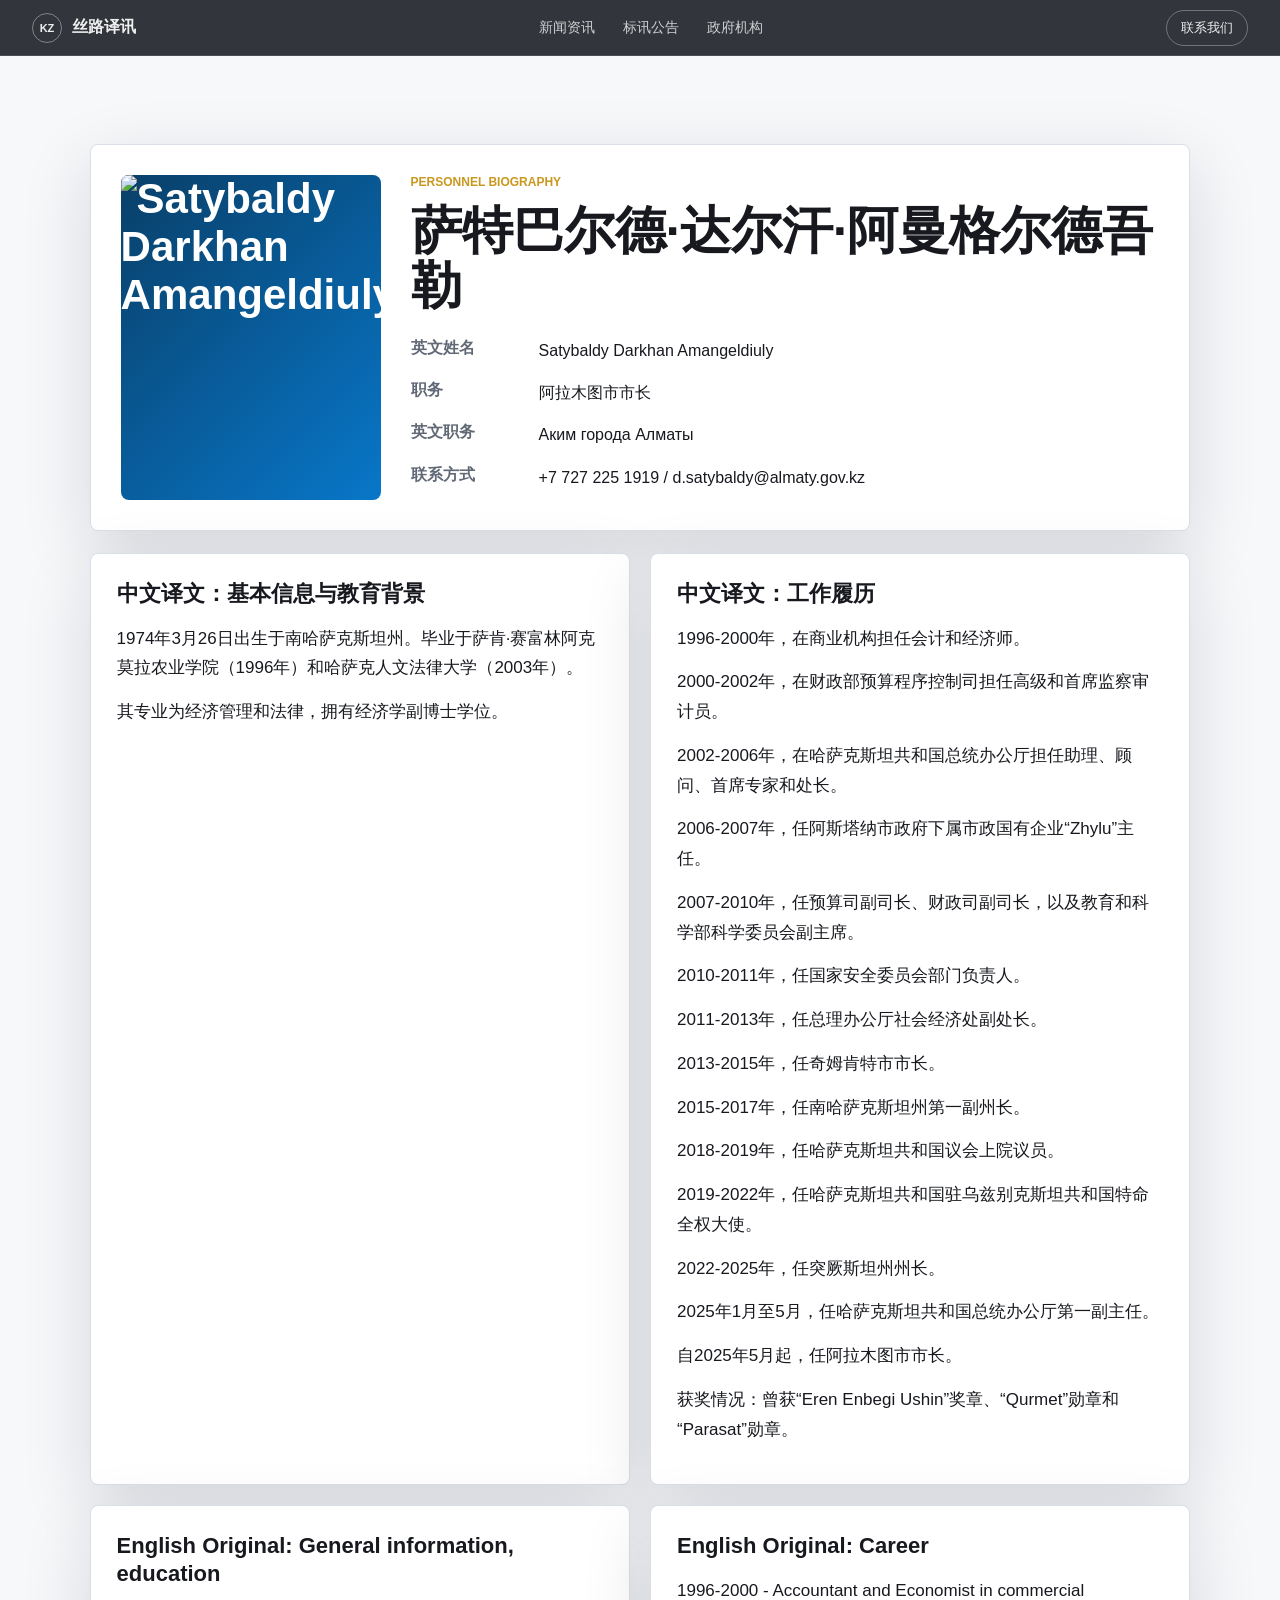
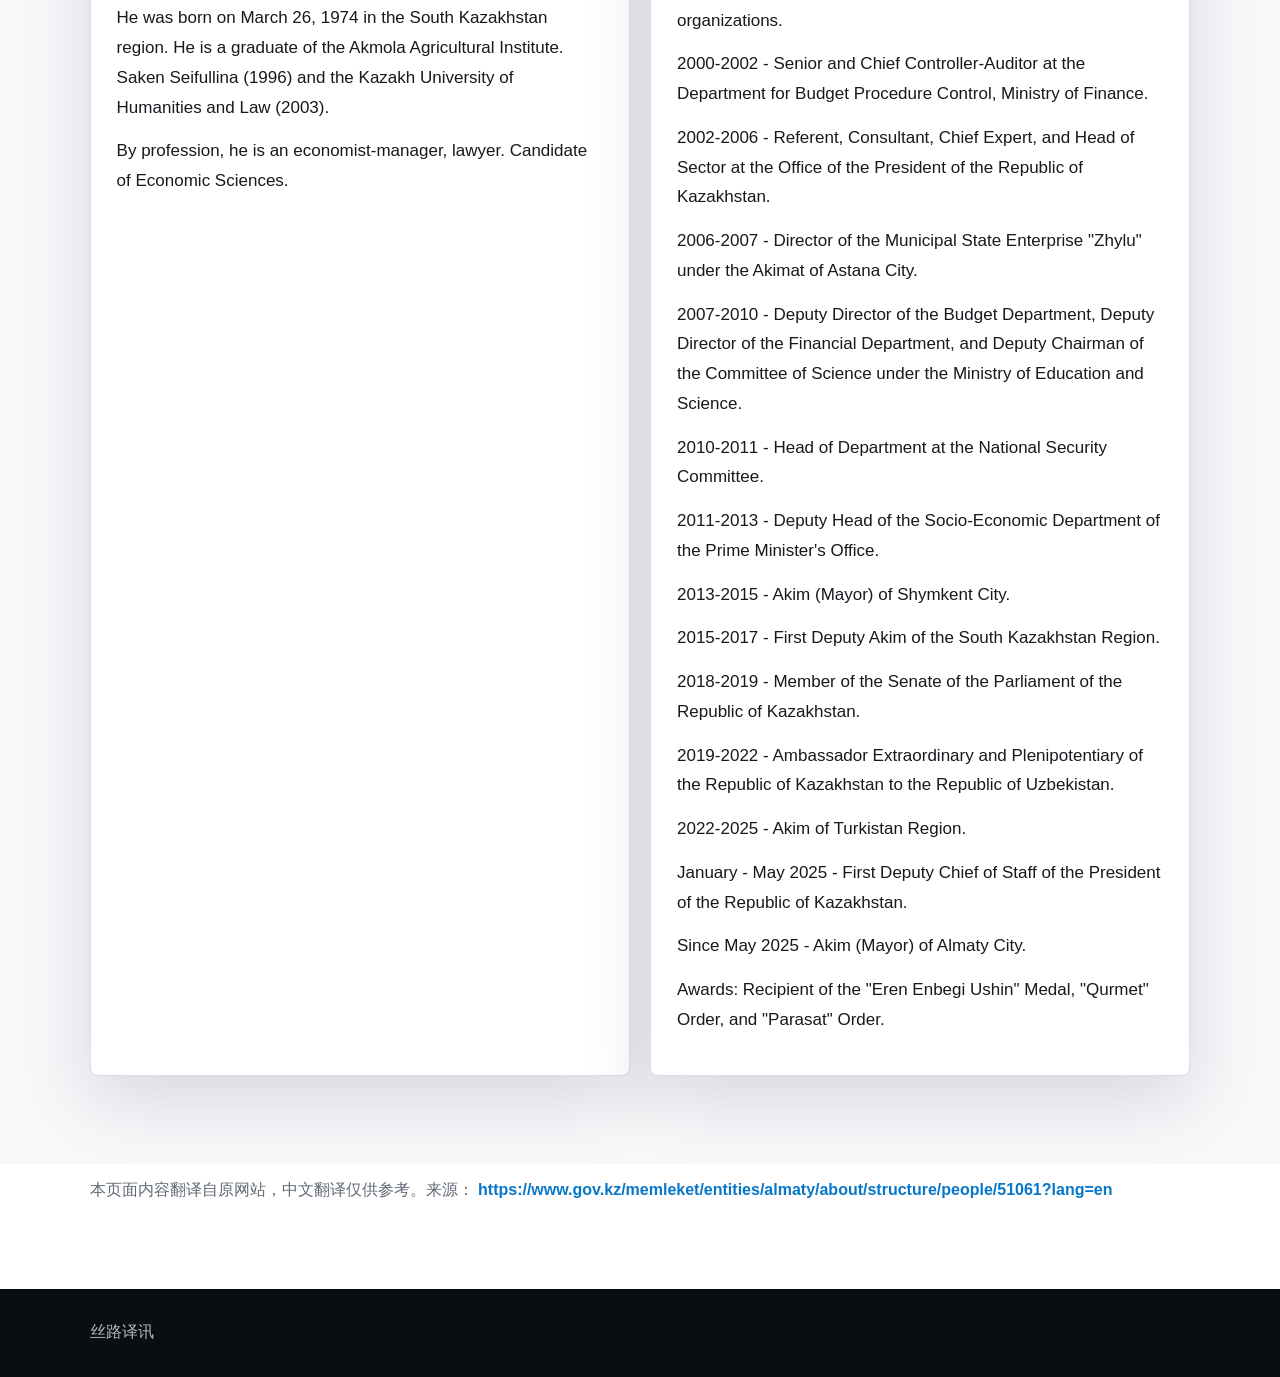
==== almaty-biography.html @ f4376af1 "Add Shymkent personnel pages" ====
<!doctype html>
<html lang="zh-CN">
  <head>
    <meta charset="utf-8" />
    <meta name="viewport" content="width=device-width, initial-scale=1" />
    <title>人员履历 | 丝路译讯</title>
    <meta
      name="description"
      content="阿拉木图市政府人员履历中文转译页面，保留英文原文并提供中文参考译文。"
    />
    <link rel="stylesheet" href="styles.css" />
  </head>
  <body>
    <header class="site-header" aria-label="主导航">
      <a class="brand" href="index.html" aria-label="丝路译讯首页">
        <span class="brand-mark" aria-hidden="true">KZ</span>
        <span>丝路译讯</span>
      </a>
      <nav class="nav-links" aria-label="页面导航">
        <a href="index.html#news">新闻资讯</a>
        <a href="index.html#tenders">标讯公告</a>
        <a href="index.html#institutions">政府机构</a>
      </nav>
      <a class="header-action" href="index.html#contact">联系我们</a>
    </header>

    <main>
      <section class="section biography-card-section" aria-live="polite">
        <div class="biography-shell" id="biography-shell">
          <p class="empty-state">正在读取人员履历数据...</p>
        </div>
      </section>

      <section class="source-note biography-source-note" aria-label="来源链接">
        <p id="source-note">本页面内容翻译自原网站，中文翻译仅供参考。</p>
      </section>
    </main>

    <footer class="site-footer">
      <p>丝路译讯</p>
    </footer>

    <script>
      function escapeHtml(value) {
        return String(value || "")
          .replace(/&/g, "&amp;")
          .replace(/</g, "&lt;")
          .replace(/>/g, "&gt;")
          .replace(/"/g, "&quot;");
      }

      function initials(name) {
        return String(name || "KZ")
          .split(/\s+/)
          .map((part) => part[0])
          .join("")
          .slice(0, 2)
          .toUpperCase();
      }

      function slugify(value) {
        return String(value || "")
          .toLowerCase()
          .replace(/[^a-z0-9]+/g, "-")
          .replace(/^-|-$/g, "");
      }

      function paragraphs(value) {
        return String(value || "")
          .split(/\n+/)
          .map((line) => line.trim())
          .filter(Boolean)
          .map((line) => `<p>${escapeHtml(line)}</p>`)
          .join("");
      }

      function renderTextBlock(title, value) {
        return `
          <article class="biography-text-card">
            <h3>${escapeHtml(title)}</h3>
            ${paragraphs(value || "暂无官方同步内容")}
          </article>
        `;
      }

      function renderPerson(person) {
        const photo = person.photo
          ? `<img src="${escapeHtml(person.photo)}" alt="${escapeHtml(person.name)}" loading="lazy" />`
          : `<span>${escapeHtml(initials(person.name))}</span>`;
        const displayName = person.nameZh || person.name;
        const displayPosition = person.positionZh || person.position || "职务待同步";
        const sourceUrl =
          person.biographyUrl || "https://www.gov.kz/memleket/entities/almaty/about/structure?lang=en";

        document.getElementById("source-note").innerHTML = `
          本页面内容翻译自原网站，中文翻译仅供参考。来源：
          <a href="${escapeHtml(sourceUrl)}" target="_blank" rel="noreferrer">${escapeHtml(sourceUrl)}</a>
        `;

        return `
          <div class="biography-profile-card">
            <div class="biography-photo">${photo}</div>
            <div class="biography-profile-main">
              <p class="eyebrow">Personnel Biography</p>
              <h1>${escapeHtml(displayName)}</h1>
              <dl class="biography-meta">
                <div>
                  <dt>英文姓名</dt>
                  <dd>${escapeHtml(person.name || "暂无")}</dd>
                </div>
                <div>
                  <dt>职务</dt>
                  <dd>${escapeHtml(displayPosition)}</dd>
                </div>
                <div>
                  <dt>英文职务</dt>
                  <dd>${escapeHtml(person.position || "暂无")}</dd>
                </div>
                <div>
                  <dt>联系方式</dt>
                  <dd>${escapeHtml([person.receptionPhone || person.phone, person.email].filter(Boolean).join(" / ") || "暂无")}</dd>
                </div>
              </dl>
            </div>
          </div>

          <div class="biography-card-grid">
            ${renderTextBlock("中文译文：基本信息与教育背景", person.generalInfoZh || person.detailZh)}
            ${renderTextBlock("中文译文：工作履历", person.careerHistoryZh || person.detailZh)}
            ${renderTextBlock("English Original: General information, education", person.generalInfo)}
            ${renderTextBlock("English Original: Career", person.careerHistory)}
          </div>
        `;
      }

      async function loadData() {
        const response = await fetch("data/almaty-people.json", { cache: "no-store" });
        if (!response.ok) throw new Error(response.statusText);
        return response.json();
      }

      loadData()
        .then((data) => {
          const people = Array.isArray(data.people) ? data.people : [];
          const selectedId = new URLSearchParams(location.search).get("id");
          const person = people.find((item) => slugify(item.name) === selectedId) || people[0];
          document.title = `${person?.nameZh || person?.name || "人员履历"} | 丝路译讯`;
          document.getElementById("biography-shell").innerHTML = person
            ? renderPerson(person)
            : '<p class="empty-state">暂无人员履历数据，等待自动同步。</p>';
        })
        .catch(() => {
          document.getElementById("biography-shell").innerHTML =
            '<p class="empty-state">数据读取失败，请稍后再试。</p>';
        });
    </script>
  </body>
</html>
---- styles.css ----
:root {
  --ink: #17191f;
  --muted: #626976;
  --line: #d9dee7;
  --paper: #f7f8fa;
  --white: #ffffff;
  --blue: #0877c9;
  --blue-deep: #093f68;
  --gold: #c9981f;
  --green: #2f8f6b;
  --radius: 8px;
  --shadow: 0 22px 70px rgba(16, 24, 40, 0.14);
}

* {
  box-sizing: border-box;
}

html {
  scroll-behavior: smooth;
}

body {
  margin: 0;
  color: var(--ink);
  font-family:
    -apple-system, BlinkMacSystemFont, "Segoe UI", "PingFang SC", "Microsoft YaHei",
    sans-serif;
  background: var(--white);
}

a {
  color: inherit;
  text-decoration: none;
}

.site-header {
  position: fixed;
  top: 0;
  z-index: 10;
  display: grid;
  grid-template-columns: auto 1fr auto;
  align-items: center;
  gap: 28px;
  width: 100%;
  min-height: 56px;
  padding: 0 32px;
  color: rgba(255, 255, 255, 0.92);
  background: rgba(18, 22, 28, 0.86);
  backdrop-filter: blur(20px);
  border-bottom: 1px solid rgba(255, 255, 255, 0.12);
}

.brand,
.nav-links,
.section-heading,
.site-footer {
  display: flex;
  align-items: center;
}

.brand {
  gap: 10px;
  font-weight: 700;
  white-space: nowrap;
}

.brand-mark {
  display: grid;
  place-items: center;
  width: 30px;
  height: 30px;
  border: 1px solid rgba(255, 255, 255, 0.38);
  border-radius: 50%;
  font-size: 11px;
  letter-spacing: 0;
}

.nav-links {
  justify-content: center;
  gap: 28px;
  color: rgba(255, 255, 255, 0.76);
  font-size: 14px;
}

.nav-links a:hover,
.header-action:hover,
.text-link:hover {
  color: var(--white);
}

.header-action {
  padding: 8px 14px;
  border: 1px solid rgba(255, 255, 255, 0.3);
  border-radius: 999px;
  font-size: 13px;
}

.eyebrow {
  margin: 0 0 14px;
  color: var(--gold);
  font-size: 12px;
  font-weight: 800;
  letter-spacing: 0;
  text-transform: uppercase;
}

.section {
  padding: 88px 7vw;
}

main > .section:first-child {
  padding-top: 144px;
}

.band-light {
  background: var(--paper);
}

.section-heading {
  justify-content: space-between;
  gap: 24px;
  margin-bottom: 34px;
}

.section-heading h2 {
  margin: 0 auto 0 0;
  font-size: clamp(34px, 5vw, 58px);
  line-height: 1.08;
}

.section-heading .eyebrow {
  min-width: 118px;
  margin: 0;
}

.text-link {
  color: var(--blue);
  font-weight: 700;
  white-space: nowrap;
}

.featured-grid {
  display: grid;
  grid-template-columns: minmax(0, 1.25fr) minmax(320px, 0.75fr);
  gap: 24px;
}

.lead-story,
.story-list article,
.tender-card {
  border-radius: var(--radius);
  background: var(--white);
  box-shadow: var(--shadow);
}

.lead-story {
  min-height: 420px;
  padding: clamp(28px, 4vw, 52px);
  display: flex;
  flex-direction: column;
  justify-content: flex-end;
  background:
    linear-gradient(135deg, rgba(8, 119, 201, 0.08), rgba(201, 152, 31, 0.12)),
    var(--white);
}

.tag {
  display: inline-flex;
  width: fit-content;
  padding: 6px 10px;
  border-radius: 999px;
  color: var(--blue-deep);
  background: rgba(8, 119, 201, 0.1);
  font-size: 12px;
  font-weight: 800;
}

.lead-story h3,
.tender-card h3 {
  margin: 18px 0 14px;
  font-size: clamp(28px, 4vw, 46px);
  line-height: 1.12;
}

.lead-story p {
  color: var(--muted);
  line-height: 1.7;
}

.lead-story time,
.story-list time {
  color: var(--muted);
  font-size: 14px;
}

.story-list {
  display: grid;
  gap: 18px;
}

.story-list article {
  padding: 24px;
}

.story-list span {
  color: var(--gold);
  font-size: 13px;
  font-weight: 800;
}

.story-list h3 {
  margin: 10px 0 18px;
  font-size: 22px;
  line-height: 1.32;
}

.tender-board {
  display: grid;
  grid-template-columns: repeat(3, minmax(0, 1fr));
  gap: 22px;
}

.tender-card {
  min-height: 360px;
  padding: 28px;
  display: flex;
  flex-direction: column;
  justify-content: space-between;
  border-top: 5px solid var(--blue);
}

.tender-card.accent-gold {
  border-color: var(--gold);
}

.tender-card.accent-green {
  border-color: var(--green);
}

.tender-card h3 {
  font-size: 28px;
}

.tender-card dl {
  display: grid;
  grid-template-columns: repeat(2, minmax(0, 1fr));
  gap: 14px;
  margin: 0;
}

.tender-card dt {
  color: var(--muted);
  font-size: 13px;
}

.tender-card dd {
  margin: 6px 0 0;
  font-weight: 800;
}

.institution-layout {
  display: block;
}

.institution-columns {
  display: grid;
  grid-template-columns: repeat(3, minmax(0, 1fr));
  gap: 18px;
}

.institution-columns article {
  min-height: 280px;
  padding: 26px;
  border: 1px solid var(--line);
  border-radius: var(--radius);
  background: var(--white);
  box-shadow: var(--shadow);
}

.institution-columns h3 {
  margin: 0 0 20px;
  font-size: 30px;
  line-height: 1.16;
}

.card-title-link {
  color: var(--ink);
}

.card-title-link:hover {
  color: var(--blue);
}

.institution-columns ul {
  display: grid;
  gap: 14px;
  margin: 0;
  padding: 0;
  list-style: none;
  color: var(--muted);
}

.institution-columns li a {
  color: var(--blue);
  font-weight: 800;
}

.institution-columns li a:hover {
  color: var(--blue-deep);
}

.site-footer {
  justify-content: space-between;
  min-height: 88px;
  padding: 0 7vw;
  color: rgba(255, 255, 255, 0.7);
  background: #0a0d12;
}

.directory-hero {
  padding-top: 144px;
  background: var(--paper);
}

.directory-hero h1 {
  max-width: 820px;
  margin: 0;
  font-size: clamp(44px, 7vw, 78px);
  line-height: 1.04;
}

.directory-hero p:not(.eyebrow) {
  max-width: 680px;
  margin: 22px 0 0;
  color: var(--muted);
  font-size: 20px;
  line-height: 1.7;
}

.directory-section {
  background: var(--white);
}

.directory-grid {
  display: grid;
  grid-template-columns: repeat(2, minmax(0, 1fr));
  gap: 20px;
}

.directory-grid article {
  padding: 28px;
  border: 1px solid var(--line);
  border-radius: var(--radius);
  background: var(--white);
  box-shadow: var(--shadow);
}

.directory-grid h2 {
  margin: 0 0 18px;
  font-size: 26px;
}

.directory-grid ul {
  display: grid;
  gap: 12px;
  margin: 0;
  padding: 0;
  color: var(--muted);
  list-style: none;
}

.directory-grid a {
  color: var(--blue-deep);
  font-weight: 700;
}

.directory-grid a:hover {
  color: var(--blue);
}

.astana-data-hero {
  padding-bottom: 72px;
}

.data-toolbar {
  display: flex;
  flex-wrap: wrap;
  gap: 14px;
  margin-top: 26px;
  color: var(--muted);
  font-weight: 700;
}

.data-toolbar a {
  color: var(--blue);
}

.compact-heading h2 {
  font-size: clamp(32px, 4vw, 48px);
}

.people-grid {
  display: grid;
  gap: 20px;
}

.person-card {
  display: grid;
  grid-template-columns: 180px minmax(0, 1fr);
  gap: 28px;
  padding: 28px;
  border: 1px solid var(--line);
  border-radius: var(--radius);
  background: var(--white);
  box-shadow: var(--shadow);
}

.person-photo {
  display: grid;
  place-items: center;
  overflow: hidden;
  aspect-ratio: 4 / 5;
  border-radius: var(--radius);
  color: var(--white);
  background: linear-gradient(135deg, var(--blue-deep), var(--blue));
  font-size: 34px;
  font-weight: 800;
}

.person-photo img {
  width: 100%;
  height: 100%;
  object-fit: cover;
}

.person-body h3 {
  margin: 8px 0 20px;
  font-size: clamp(28px, 3vw, 42px);
  line-height: 1.1;
}

.person-role {
  margin: 0;
  color: var(--gold);
  font-weight: 800;
}

.field-list {
  display: grid;
  gap: 18px;
  margin: 0;
}

.field-list div {
  display: grid;
  grid-template-columns: 120px minmax(0, 1fr);
  gap: 18px;
}

.field-list dt {
  color: var(--muted);
  font-weight: 700;
}

.field-list dd {
  margin: 0;
  color: var(--ink);
  line-height: 1.7;
}

.field-list a {
  color: var(--blue);
  font-weight: 800;
}

.source-note {
  padding: 0 7vw 72px;
  color: var(--muted);
  background: var(--white);
}

.source-note a {
  color: var(--blue);
  font-weight: 800;
  overflow-wrap: anywhere;
}

.empty-state {
  margin: 0;
  color: var(--muted);
}

.person-detail-section {
  padding-top: 112px;
  background: var(--paper);
}

.person-detail-header {
  margin-bottom: 26px;
}

.person-detail-header h1 {
  margin: 0;
  font-size: clamp(34px, 4vw, 44px);
  line-height: 1.08;
  font-weight: 500;
}

.person-detail {
  display: grid;
  grid-template-columns: 260px minmax(0, 1fr);
  gap: 34px;
  padding: 32px;
  border: 1px solid var(--line);
  border-radius: var(--radius);
  background: var(--white);
  box-shadow: 0 18px 54px rgba(16, 24, 40, 0.1);
}

.person-detail-side {
  display: grid;
  align-self: start;
  gap: 18px;
}

.person-detail-photo {
  display: grid;
  place-items: center;
  overflow: hidden;
  align-self: start;
  aspect-ratio: 1 / 1.14;
  border-radius: var(--radius);
  color: var(--white);
  background: linear-gradient(135deg, var(--blue-deep), var(--blue));
  font-size: 42px;
  font-weight: 800;
}

.person-detail-photo img {
  width: 100%;
  height: 100%;
  object-fit: cover;
}

.person-detail-body h2 {
  margin: 8px 0 28px;
  font-size: clamp(34px, 4vw, 56px);
  line-height: 1.08;
}

.gov-style-body {
  padding-top: 2px;
}

.person-detail-body section {
  margin-top: 28px;
}

.person-detail-body h3 {
  margin: 0 0 14px;
  font-size: 22px;
}

.person-detail-body p {
  margin: 0 0 14px;
  color: var(--ink);
  font-size: 18px;
  line-height: 1.65;
}

.person-contact-list {
  display: grid;
  gap: 22px;
  margin: 0;
}

.person-contact-list dt {
  margin-bottom: 8px;
  color: var(--ink);
  font-weight: 800;
}

.person-contact-list dd {
  margin: 0;
  color: var(--blue);
  font-size: 17px;
  line-height: 1.45;
  overflow-wrap: anywhere;
}

.biography-card-section {
  padding-top: 112px;
  background: var(--paper);
}

.biography-shell {
  display: grid;
  gap: 22px;
}

.biography-profile-card,
.biography-text-card {
  border: 1px solid var(--line);
  border-radius: var(--radius);
  background: var(--white);
  box-shadow: var(--shadow);
}

.biography-profile-card {
  display: grid;
  grid-template-columns: 260px minmax(0, 1fr);
  gap: 30px;
  padding: 30px;
}

.biography-photo {
  display: grid;
  place-items: center;
  overflow: hidden;
  aspect-ratio: 4 / 5;
  border-radius: var(--radius);
  color: var(--white);
  background: linear-gradient(135deg, var(--blue-deep), var(--blue));
  font-size: 42px;
  font-weight: 800;
}

.biography-photo img {
  width: 100%;
  height: 100%;
  object-fit: cover;
}

.biography-profile-main h1 {
  margin: 0 0 24px;
  font-size: clamp(34px, 4vw, 56px);
  line-height: 1.08;
}

.biography-meta {
  display: grid;
  gap: 16px;
  margin: 0;
}

.biography-meta div {
  display: grid;
  grid-template-columns: 110px minmax(0, 1fr);
  gap: 18px;
}

.biography-meta dt {
  color: var(--muted);
  font-weight: 800;
}

.biography-meta dd {
  margin: 0;
  color: var(--ink);
  line-height: 1.65;
}

.biography-card-grid {
  display: grid;
  grid-template-columns: repeat(2, minmax(0, 1fr));
  gap: 20px;
}

.biography-text-card {
  padding: 26px;
}

.biography-text-card h3 {
  margin: 0 0 16px;
  font-size: 22px;
  line-height: 1.25;
}

.biography-text-card p {
  margin: 0 0 14px;
  color: var(--ink);
  font-size: 17px;
  line-height: 1.75;
}

.biography-source-note {
  padding-top: 0;
}

@media (max-width: 980px) {
  .site-header {
    grid-template-columns: 1fr auto;
  }

  .nav-links {
    display: none;
  }

  .featured-grid,
  .tender-board,
  .institution-columns,
  .directory-grid,
  .person-card,
  .person-detail,
  .biography-profile-card,
  .biography-card-grid {
    grid-template-columns: 1fr;
  }

  .person-photo,
  .person-detail-photo,
  .biography-photo {
    max-width: 220px;
  }
}

@media (max-width: 640px) {
  .site-header {
    min-height: 54px;
    padding: 0 16px;
  }

  .header-action {
    display: none;
  }

  .section {
    padding: 64px 20px;
  }

  main > .section:first-child {
    padding-top: 118px;
  }

  .directory-hero {
    padding-top: 118px;
  }

  .directory-hero p:not(.eyebrow) {
    font-size: 17px;
  }

  .section-heading {
    align-items: flex-start;
    flex-direction: column;
    gap: 12px;
  }

  .section-heading .eyebrow {
    min-width: 0;
  }

  .lead-story {
    min-height: 360px;
  }

  .tender-card,
  .institution-columns article {
    min-height: auto;
  }

  .site-footer {
    align-items: flex-start;
    flex-direction: column;
    justify-content: center;
    gap: 8px;
  }

  .site-footer p {
    margin: 0;
  }

  .field-list div {
    grid-template-columns: 1fr;
    gap: 6px;
  }

  .biography-meta div {
    grid-template-columns: 1fr;
    gap: 6px;
  }
}
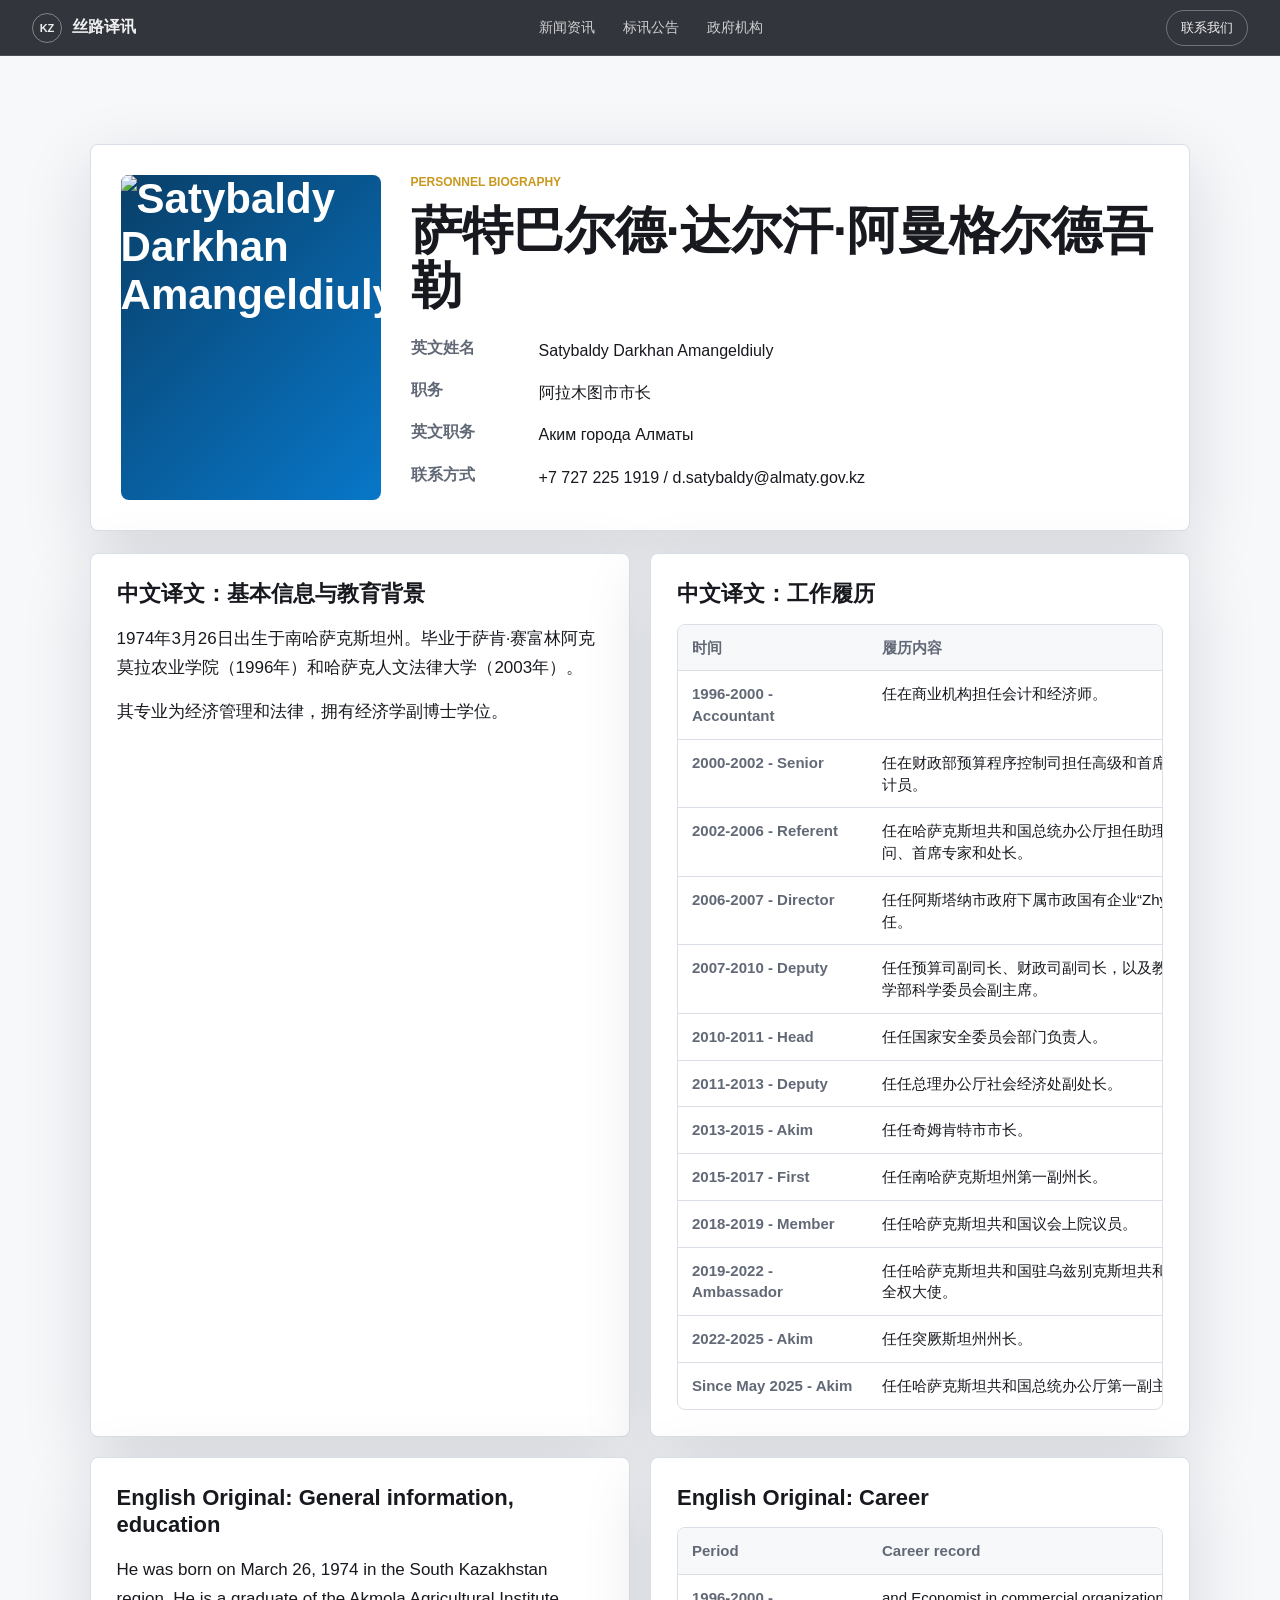
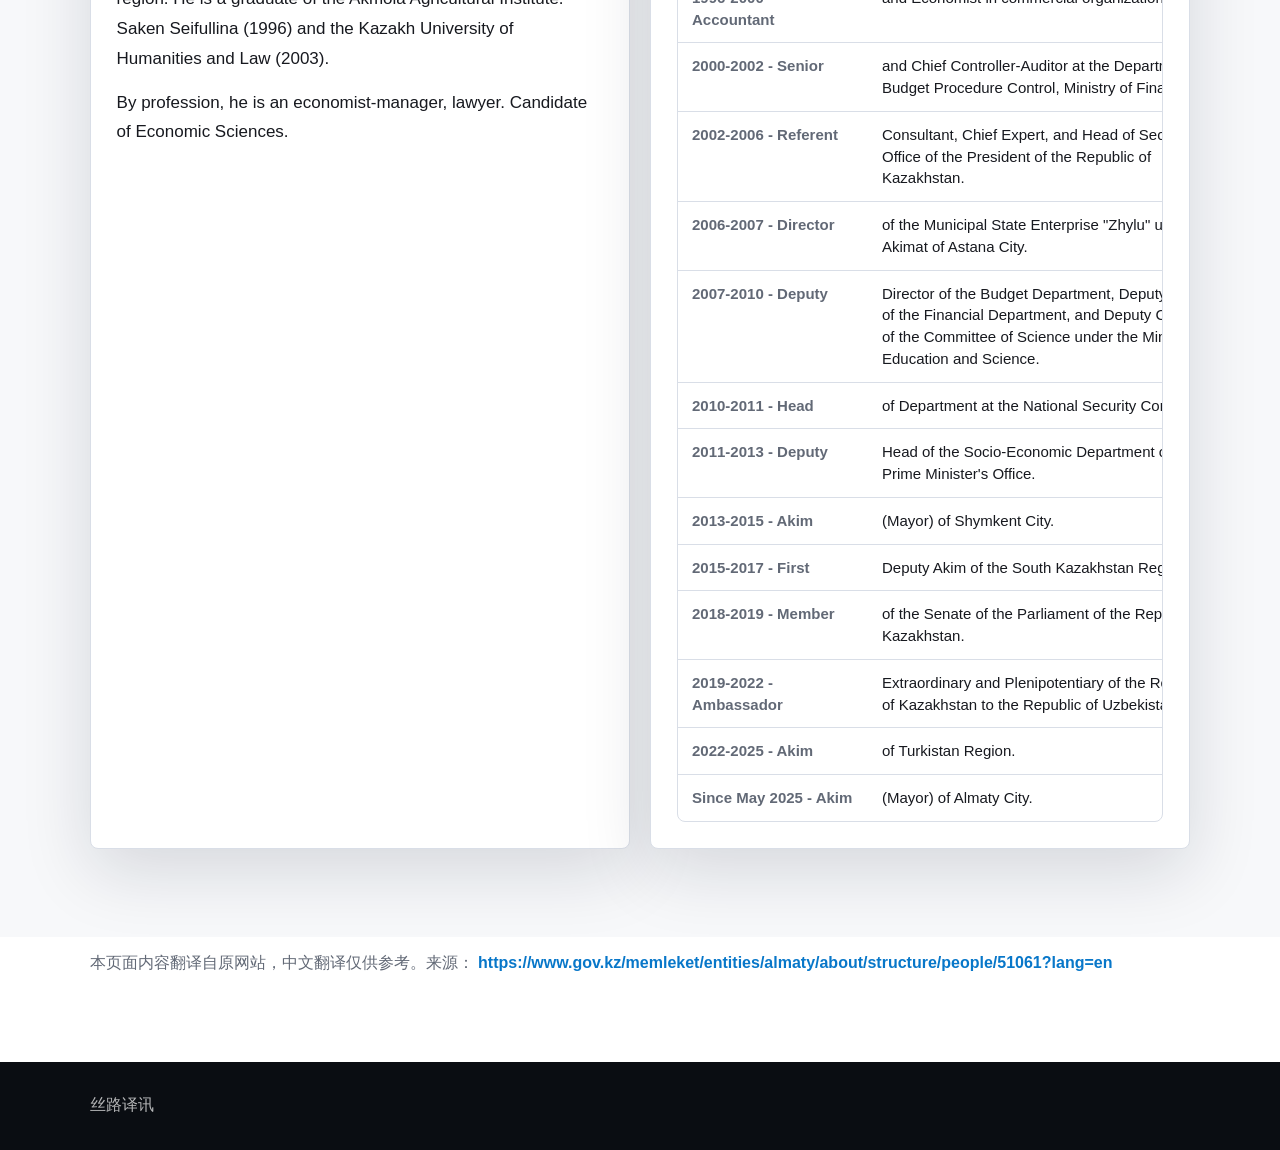
==== commit 4553938d: "Deploy region personnel sync pages" ====
--- a/almaty-biography.html
+++ b/almaty-biography.html
@@ -40,6 +40,7 @@
       <p>丝路译讯</p>
     </footer>
 
+    <script src="biography-format.js"></script>
     <script>
       function escapeHtml(value) {
         return String(value || "")
@@ -75,6 +76,9 @@
       }
 
       function renderTextBlock(title, value) {
+        if (window.BiographyFormat) {
+          return window.BiographyFormat.renderTextBlock(title, value);
+        }
         return `
           <article class="biography-text-card">
             <h3>${escapeHtml(title)}</h3>
@@ -126,9 +130,9 @@
 
           <div class="biography-card-grid">
             ${renderTextBlock("中文译文：基本信息与教育背景", person.generalInfoZh || person.detailZh)}
-            ${renderTextBlock("中文译文：工作履历", person.careerHistoryZh || person.detailZh)}
+            ${window.BiographyFormat ? window.BiographyFormat.renderTextBlock("中文译文：工作履历", person.careerHistoryZh || person.detailZh, { language: "zh", fallbackValue: person.careerHistory }) : renderTextBlock("中文译文：工作履历", person.careerHistoryZh || person.detailZh)}
             ${renderTextBlock("English Original: General information, education", person.generalInfo)}
-            ${renderTextBlock("English Original: Career", person.careerHistory)}
+            ${window.BiographyFormat ? window.BiographyFormat.renderTextBlock("English Original: Career", person.careerHistory, { language: "en" }) : renderTextBlock("English Original: Career", person.careerHistory)}
           </div>
         `;
       }
--- a/styles.css
+++ b/styles.css
@@ -677,11 +677,74 @@
   line-height: 1.25;
 }
 
+.biography-text-card h4 {
+  margin: 22px 0 12px;
+  font-size: 18px;
+  line-height: 1.3;
+}
+
 .biography-text-card p {
   margin: 0 0 14px;
   color: var(--ink);
   font-size: 17px;
   line-height: 1.75;
+}
+
+.biography-text-card ul,
+.biography-text-card ol {
+  margin: 0 0 16px 22px;
+  color: var(--ink);
+  font-size: 17px;
+  line-height: 1.7;
+}
+
+.biography-text-card figure {
+  margin: 0 0 18px;
+}
+
+.biography-text-card figure img {
+  max-width: 260px;
+  border-radius: var(--radius);
+  border: 1px solid var(--line);
+}
+
+.biography-table-wrap {
+  overflow-x: auto;
+  border: 1px solid var(--line);
+  border-radius: var(--radius);
+}
+
+.biography-table {
+  width: 100%;
+  min-width: 560px;
+  border-collapse: collapse;
+  font-size: 15px;
+  line-height: 1.45;
+}
+
+.biography-table th,
+.biography-table td {
+  padding: 12px 14px;
+  border-bottom: 1px solid var(--line);
+  text-align: left;
+  vertical-align: top;
+}
+
+.biography-table th {
+  color: var(--muted);
+  background: var(--paper);
+  font-weight: 800;
+}
+
+.biography-table tr:last-child td {
+  border-bottom: 0;
+}
+
+.biography-timeline-table th:first-child,
+.biography-timeline-table td:first-child {
+  width: 190px;
+  color: var(--muted);
+  font-weight: 800;
 }
 
 .biography-source-note {
